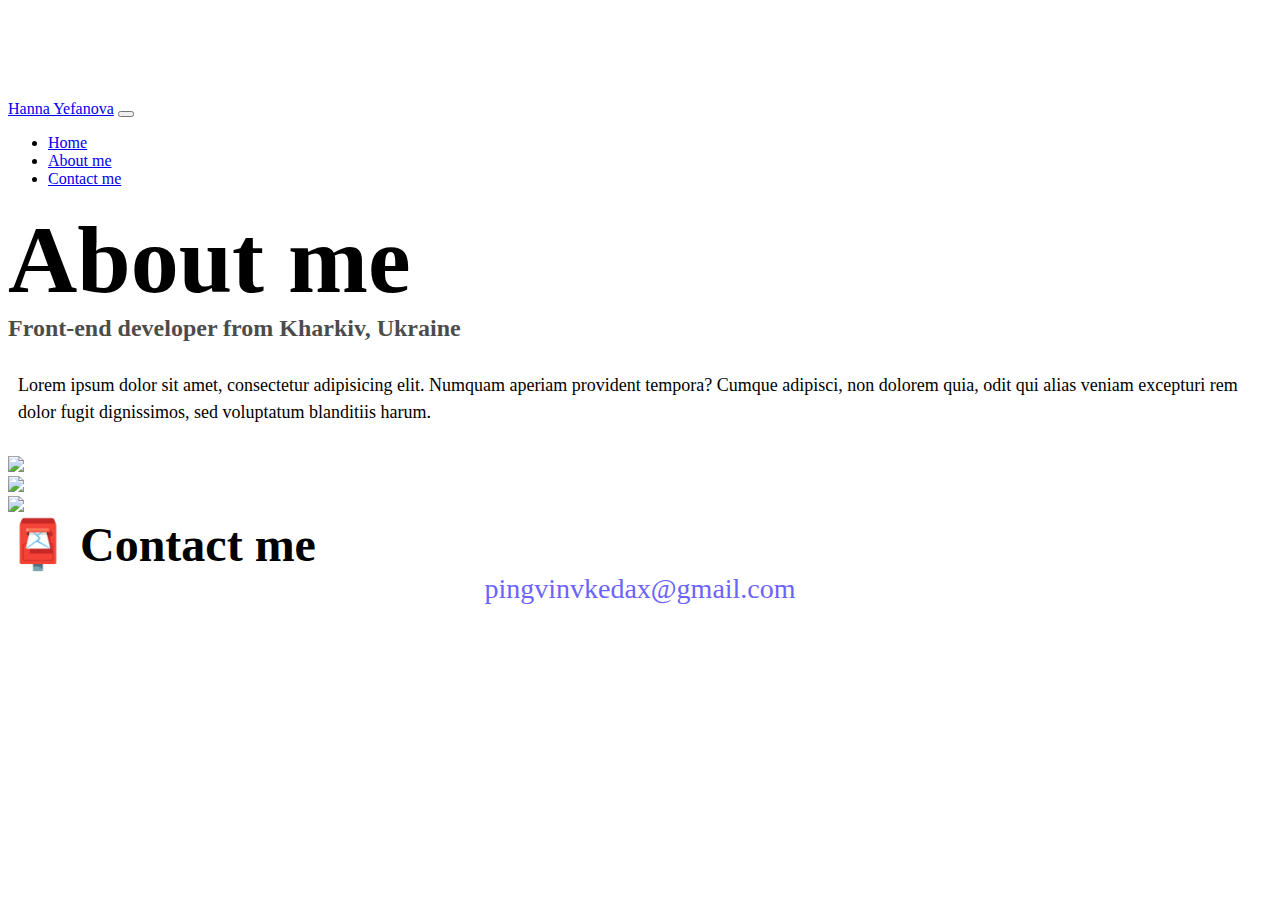
==== about.html @ 97ed18d4 "update" ====
<!DOCTYPE html>
<html lang="en">
  <head>
    <meta charset="UTF-8" />
    <meta http-equiv="X-UA-Compatible" content="IE=edge" />
    <meta name="viewport" content="width=device-width, initial-scale=1.0" />
    <link
      href="https://cdn.jsdelivr.net/npm/bootstrap@5.0.0-beta2/dist/css/bootstrap.min.css"
      rel="stylesheet"
      integrity="sha384-BmbxuPwQa2lc/FVzBcNJ7UAyJxM6wuqIj61tLrc4wSX0szH/Ev+nYRRuWlolflfl"
      crossorigin="anonymous"
    />
    <script
      src="https://cdn.jsdelivr.net/npm/bootstrap@5.0.0-beta2/dist/js/bootstrap.bundle.min.js"
      integrity="sha384-b5kHyXgcpbZJO/tY9Ul7kGkf1S0CWuKcCD38l8YkeH8z8QjE0GmW1gYU5S9FOnJ0"
      crossorigin="anonymous"
    ></script>
    <link rel="stylesheet" href="style.css" />
    <title>Contact me - front-end developer Hanna Yefanova</title>
  </head>
  <body>
    <nav class="navbar navbar-expand-lg navbar-light bg-light fixed-top">
      <div class="container">
        <a class="navbar-brand" href="index.html">Hanna Yefanova</a>
        <button
          class="navbar-toggler"
          type="button"
          data-bs-toggle="collapse"
          data-bs-target="#navbarNav"
          aria-controls="navbarNav"
          aria-expanded="false"
          aria-label="Toggle navigation"
        >
          <span class="navbar-toggler-icon"></span>
        </button>
        <div class="collapse navbar-collapse" id="navbarNav">
          <ul class="navbar-nav">
            <li class="nav-item">
              <a class="nav-link" aria-current="page" href="index.html">Home</a>
            </li>
            <li class="nav-item">
              <a class="nav-link active" href="about.html">About me</a>
            </li>
            <li class="nav-item">
              <a class="nav-link" href="about.html#contact">Contact me</a>
            </li>
          </ul>
        </div>
      </div>
    </nav>
    <h1 class="text-center">About me</h1>
    <h3 class="text-center">Front-end developer from Kharkiv, Ukraine</h3>
    <div class="about-paragraphs text-center">
      <p>
        Lorem ipsum dolor sit amet, consectetur adipisicing elit. Numquam
        aperiam provident tempora? Cumque adipisci, non dolorem quia, odit qui
        alias veniam excepturi rem dolor fugit dignissimos, sed voluptatum
        blanditiis harum.
      </p>
    </div>
    <div class="container">
      <div class="row">
        <div class="col-sm-4">
          <img src="images/yoga.png" class="img-fluid p-2 shadow rounded" />
        </div>
        <div class="col-sm-4">
          <img src="images/weather.png" class="img-fluid p-2 shadow rounded" />
        </div>
        <div class="col-sm-4">
          <img src="images/yogurt.png" class="img-fluid p-2 shadow rounded" />
        </div>
      </div>
    </div>
    <div id="contact" class="mt-5">
      <h2 class="text-center">📮 Contact me</h2>
      <a href="mailto:pingvinvkedax@gmail.com" class="email-link">
        pingvinvkedax@gmail.com
      </a>
    </div>
  </body>
</html>
---- style.css ----
:root {
  --primary-color: #6c63ff;
  --secondary-color: #f5f2fe;
  --box-shadow: 0 5px 10px rgba(0, 0, 0, 0.3);
}

body {
  margin-top: 100px;
}

h1,
h2,
h3 {
  margin: 0;
}

h1 {
  font-size: 96px;
}

h2 {
  font-size: 48px;
}

h3 {
  font-size: 24px;
  opacity: 0.7;
}

p {
  font-size: 18px;
  line-height: 1.5;
}

.navigation-links {
  display: flex;
  margin-top: 40px;
  justify-content: center;
}

.navigation-links a {
  margin: 20px;
}

.primary-link {
  border-radius: 4px;
  padding: 20px 15px;
  text-decoration: none;
  text-transform: capitalize;
  background: var(--primary-color);
  box-shadow: var(--box-shadow);
  color: white;
}

.secondary-link {
  border-radius: 4px;
  padding: 20px 15px;
  text-decoration: none;
  text-transform: capitalize;
  color: var(--primary-color);
  border: 1px solid var(--primary-color);
}

.homepage-link {
  color: var(--primary-color);
  text-align: center;
  display: block;
}

.about-paragraphs {
  margin: 30px 0;
}

.about-paragraphs p {
  margin: 10px;
}

.email-link {
  display: flex;
  justify-content: center;
  color: var(--primary-color);
  font-size: 28px;
  text-decoration: none;
}

.email-link:hover {
  text-decoration: underline;
}
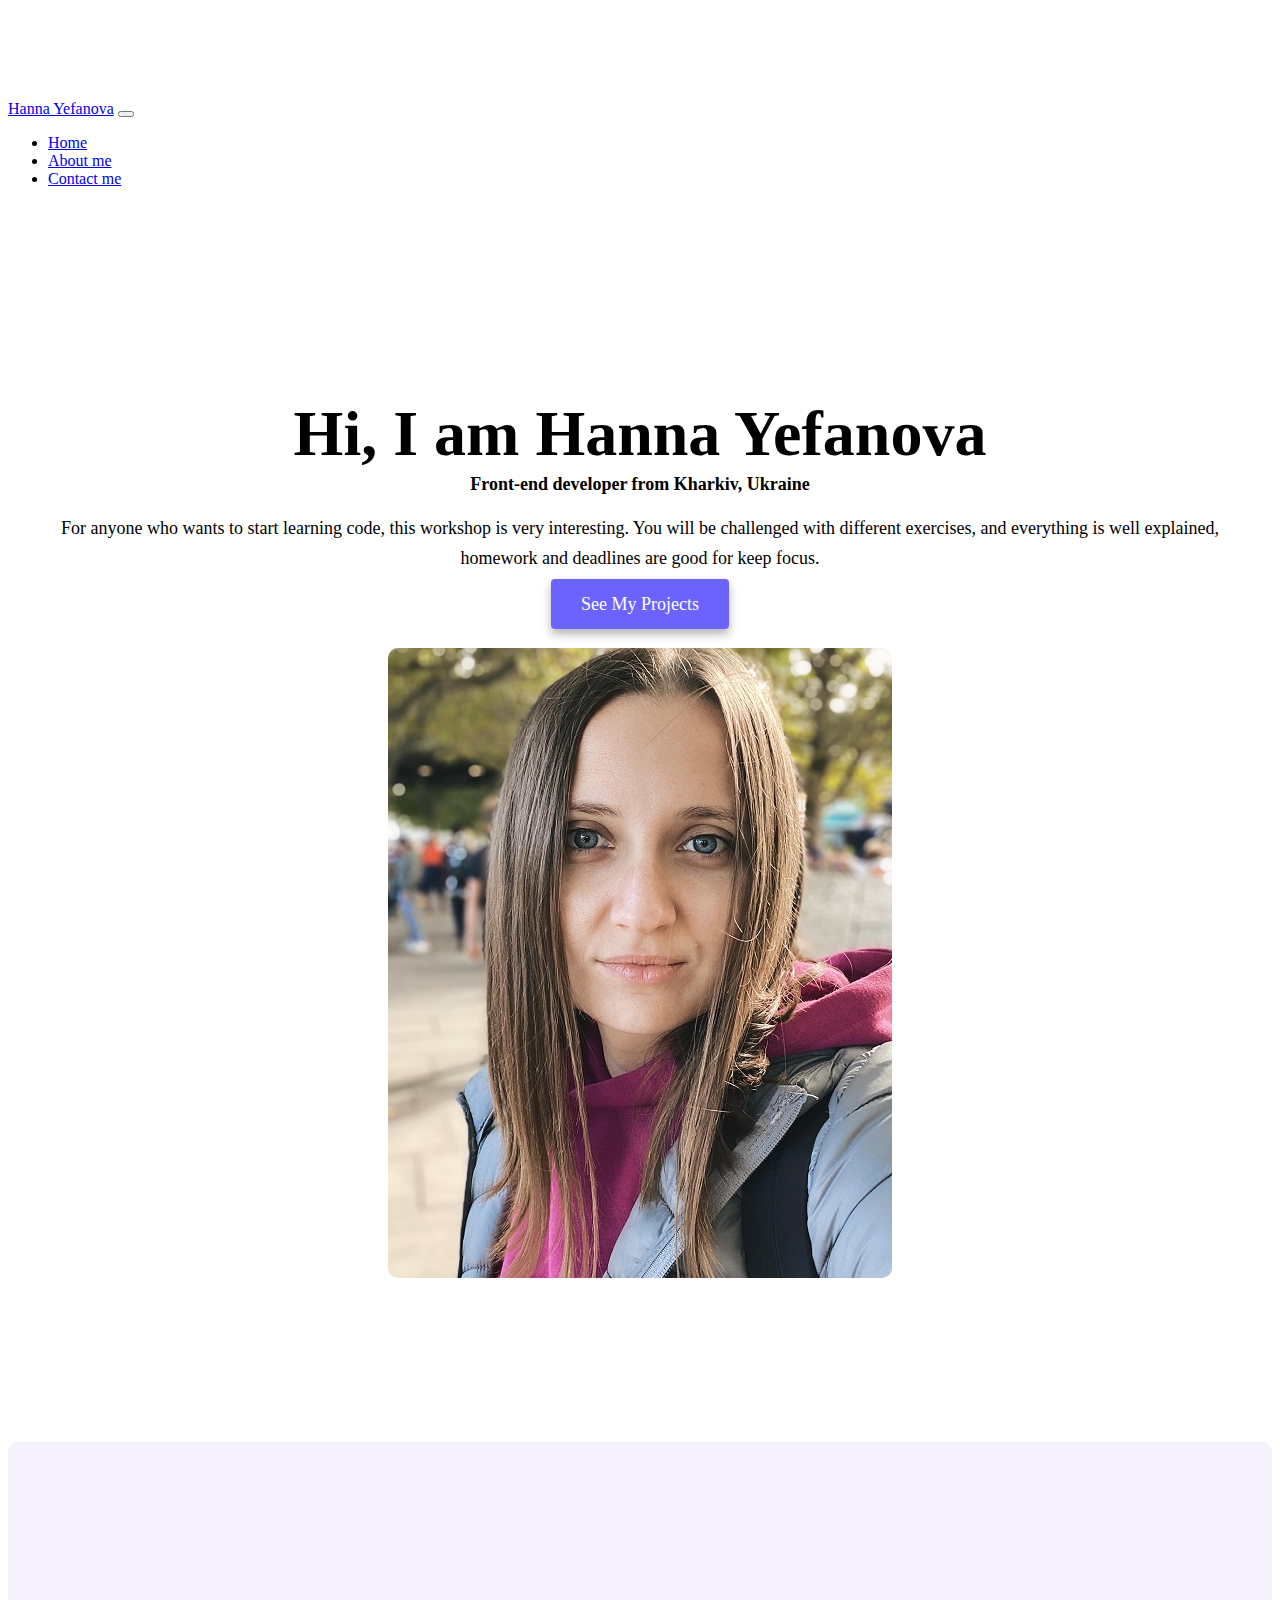
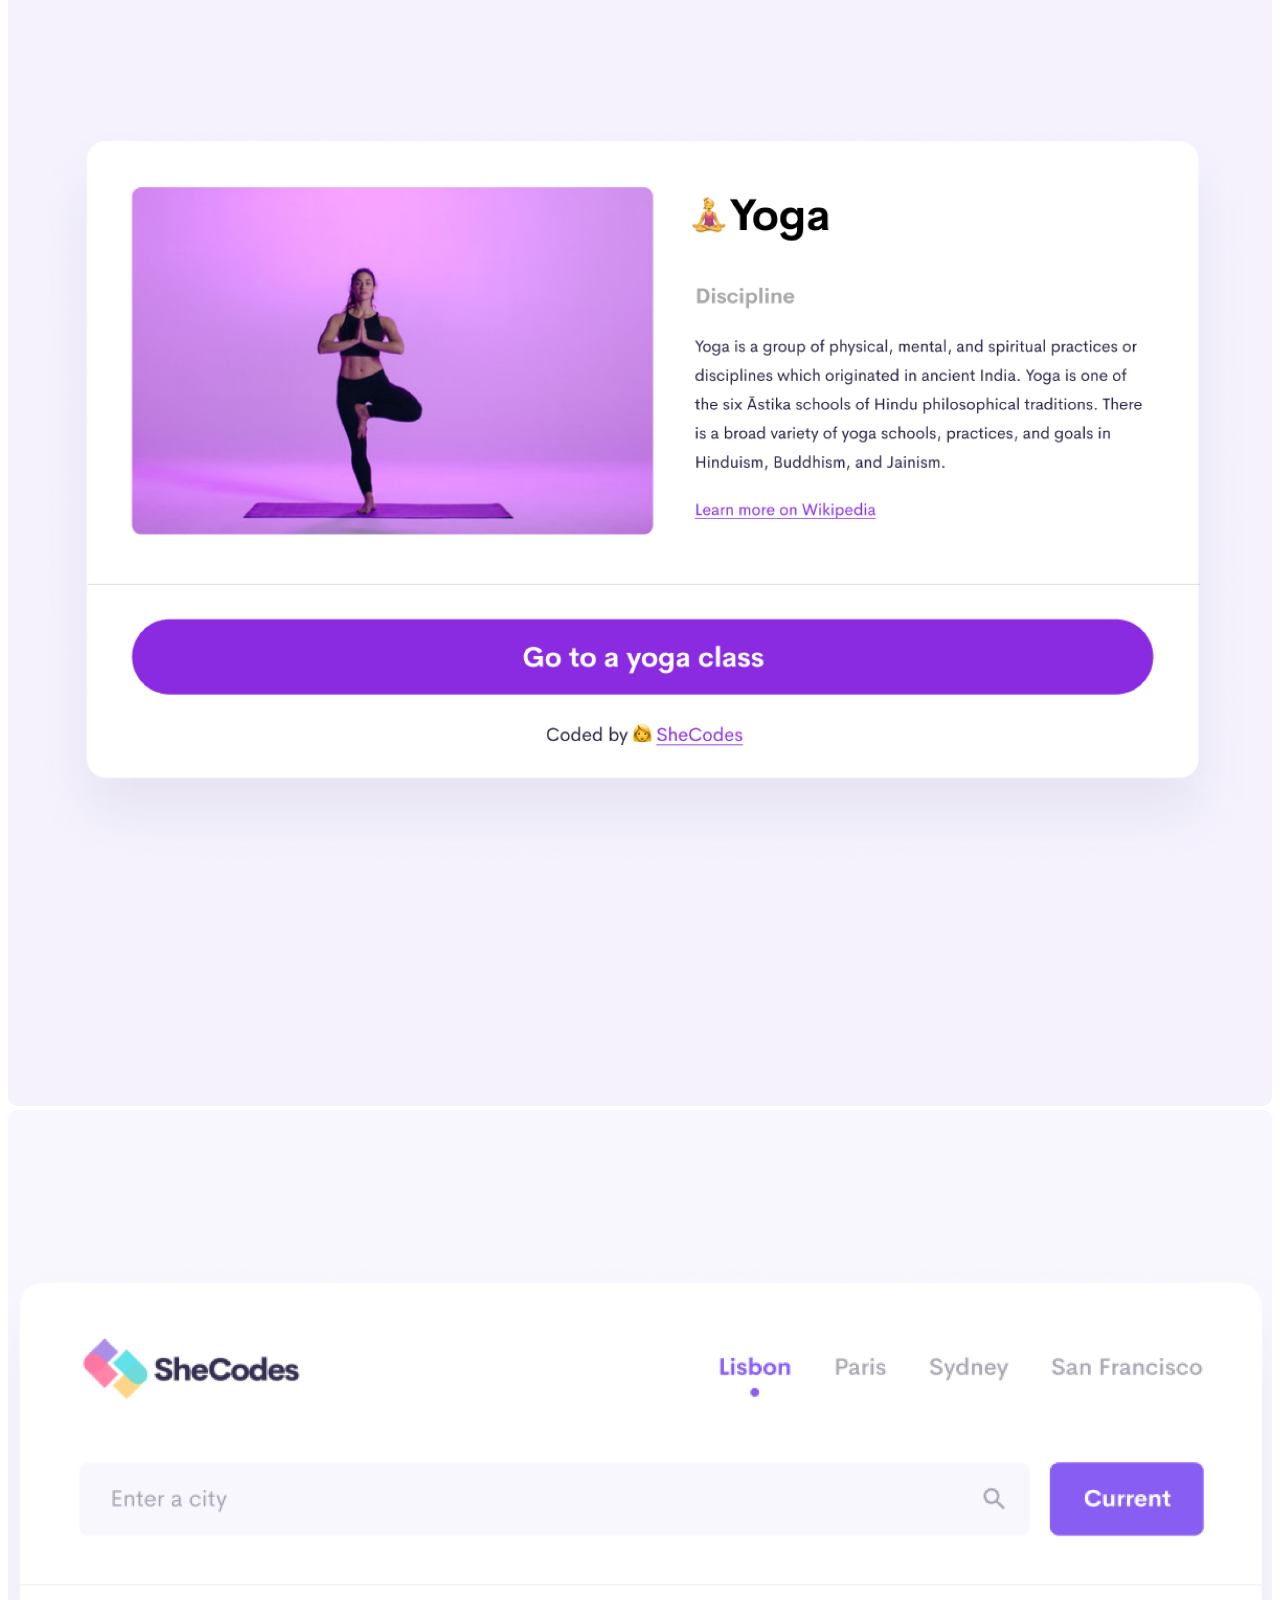
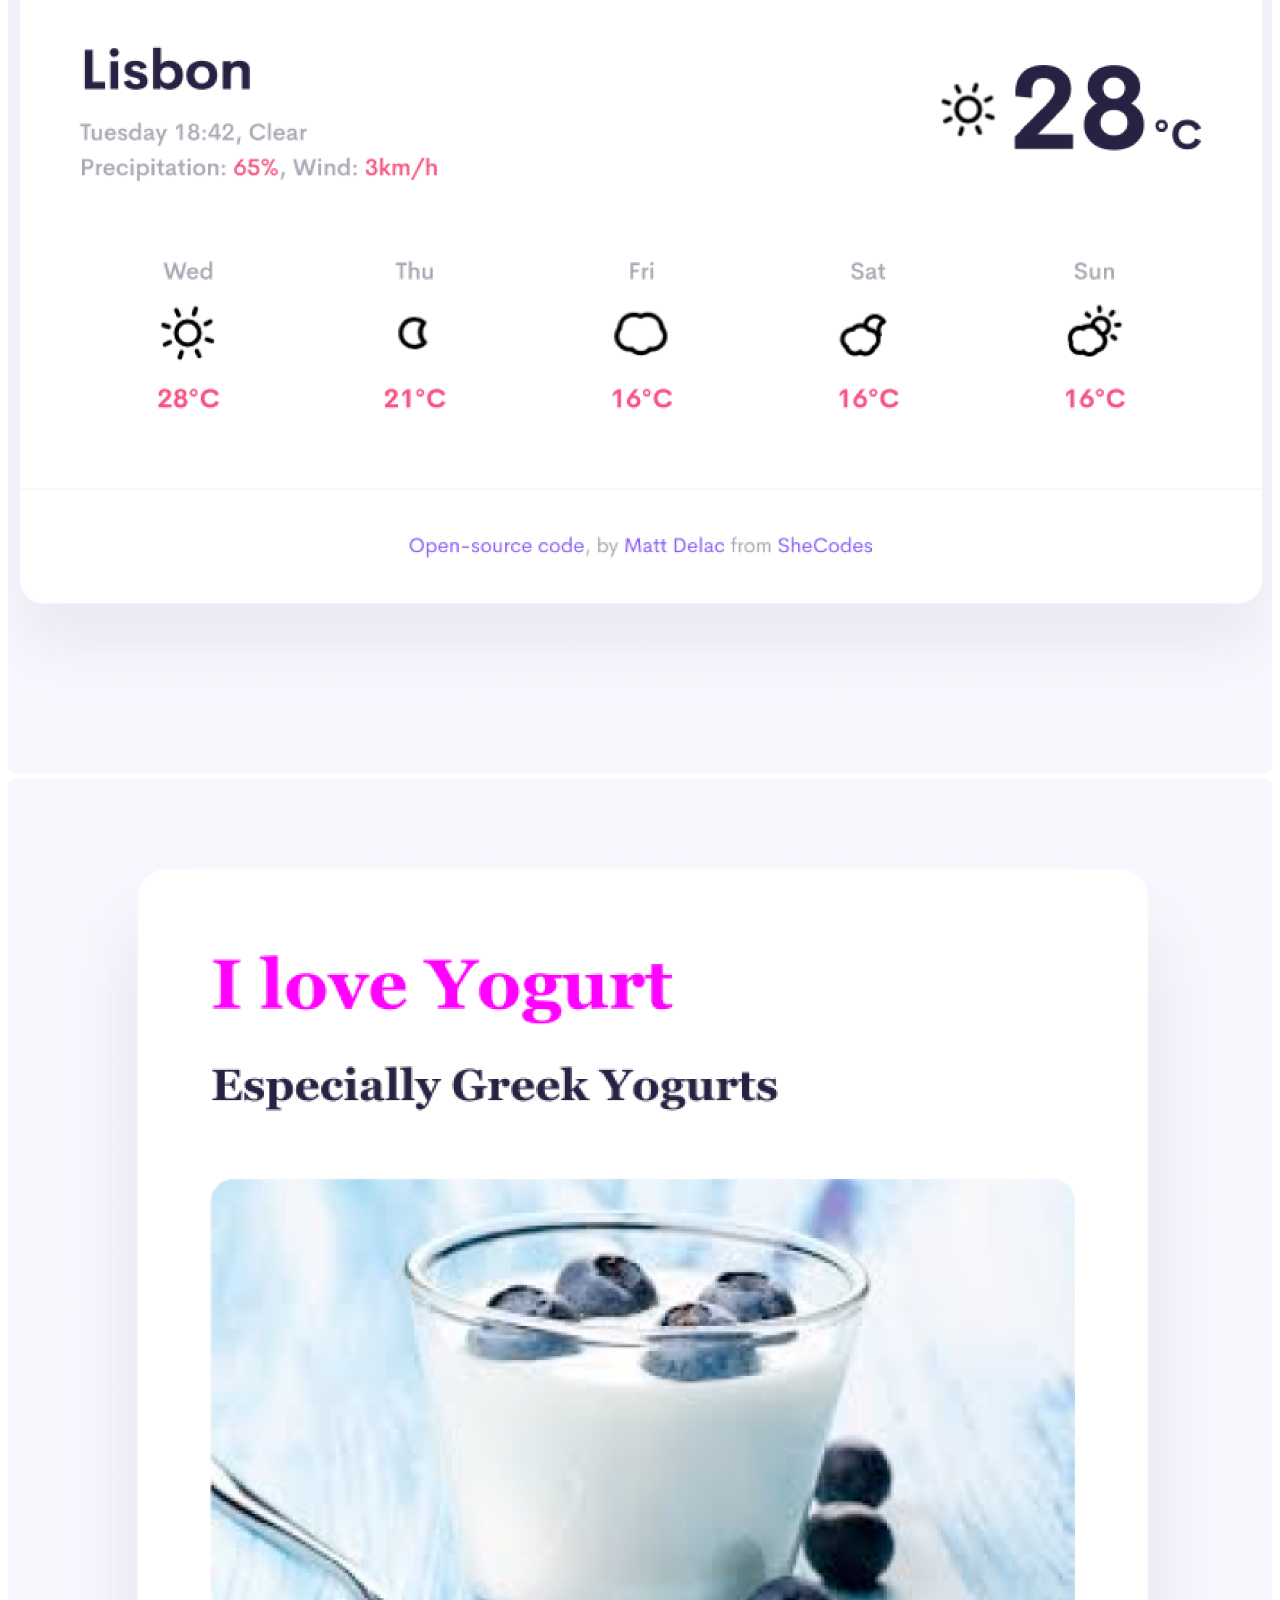
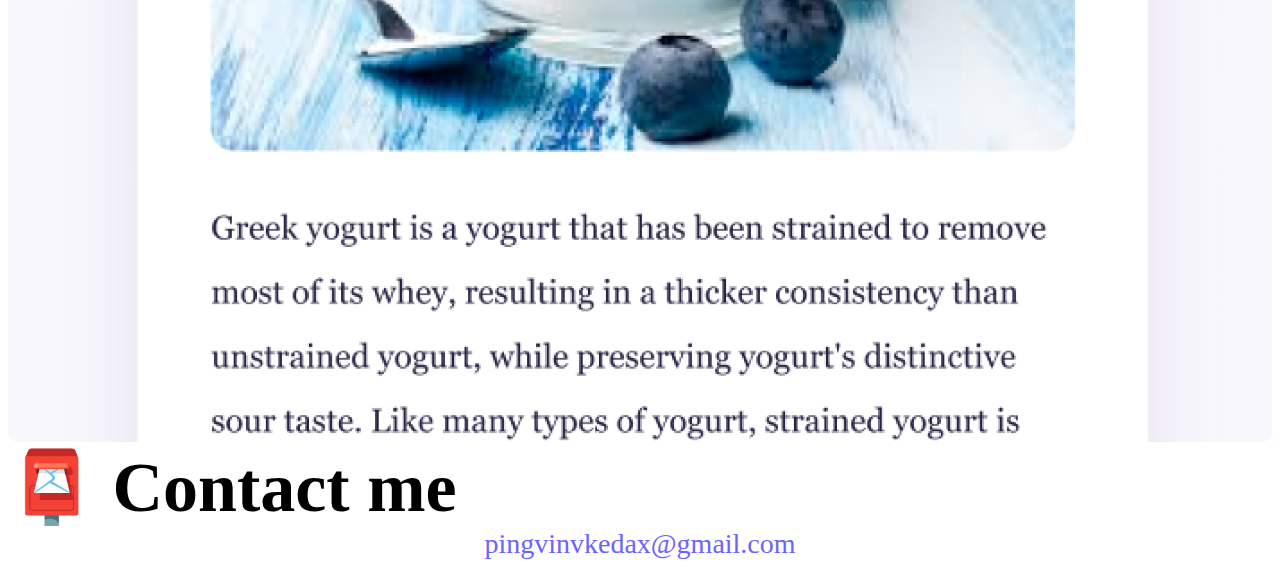
==== commit 6176ed79: "about_me update" ====
--- a/about.html
+++ b/about.html
@@ -48,15 +48,27 @@
         </div>
       </div>
     </nav>
-    <h1 class="text-center">About me</h1>
-    <h3 class="text-center">Front-end developer from Kharkiv, Ukraine</h3>
-    <div class="about-paragraphs text-center">
-      <p>
-        Lorem ipsum dolor sit amet, consectetur adipisicing elit. Numquam
-        aperiam provident tempora? Cumque adipisci, non dolorem quia, odit qui
-        alias veniam excepturi rem dolor fugit dignissimos, sed voluptatum
-        blanditiis harum.
-      </p>
+    <div class="about-section container">
+      <div class="row">
+        <div class="col-lg-6">
+          <div class="about-section-content">
+            <h1 class="text-center mb-4">Hi, I am Hanna Yefanova</h1>
+            <h3 class="text-center mb-3">
+              Front-end developer from Kharkiv, Ukraine
+            </h3>
+            <p class="mb-5">
+              For anyone who wants to start learning code, this workshop is very
+              interesting. You will be challenged with different exercises, and
+              everything is well explained, homework and deadlines are good for
+              keep focus.
+            </p>
+            <a href="" class="btn btn-branding">See my projects</a>
+          </div>
+        </div>
+        <div class="col-lg-6">
+          <img src="images/myphoto.jpeg" alt class="img-fluid" />
+        </div>
+      </div>
     </div>
     <div class="container">
       <div class="row">
--- a/style.css
+++ b/style.css
@@ -7,29 +7,62 @@
 body {
   margin-top: 100px;
 }
+.hero {
+  text-align: center;
+  background: #f9f7fe;
+  padding: 160px 20px;
+}
 
+.hero h3 {
+  font-family: "Poppins";
+  font-size: 36px;
+  font-weight: bold;
+  line-height: 1.5;
+  margin: 0;
+}
+
+.hero h2 {
+  font-family: "Poppins";
+  font-style: normal;
+  left: calc(50% - 462px / 2 - 1px);
+  font-weight: normal;
+  font-size: 24px;
+  color: #272142;
+}
+.about-section {
+  text-align: center;
+  padding: 160px 20px;
+}
+.about-section h1 {
+  font-size: 64px;
+  line-height: 80px;
+}
+.about-section h3 {
+  font-size: 18px;
+  font-family: "Poppins";
+}
+.about-section-content {
+  margin: 30px;
+}
 h1,
 h2,
 h3 {
   margin: 0;
+  font-family: "Playfair Display";
+  font-weight: bold;
 }
 
 h1 {
+  font-family: "Playfair Display";
+  font-weight: bold;
   font-size: 96px;
 }
-
 h2 {
-  font-size: 48px;
+  font-size: 70px;
 }
-
-h3 {
-  font-size: 24px;
-  opacity: 0.7;
-}
-
 p {
   font-size: 18px;
-  line-height: 1.5;
+  line-height: 30px;
 }
 
 .navigation-links {
@@ -44,21 +77,45 @@
 
 .primary-link {
   border-radius: 4px;
-  padding: 20px 15px;
+  line-height: 27px;
+  padding: 15px 30px;
   text-decoration: none;
   text-transform: capitalize;
-  background: var(--primary-color);
+  background: #6c63ff;
   box-shadow: var(--box-shadow);
   color: white;
+  font-size: 18px;
 }
-
+.btn-branding {
+  border-radius: 4px;
+  line-height: 27px;
+  padding: 15px 30px;
+  text-decoration: none;
+  text-transform: capitalize;
+  background: #6c63ff;
+  box-shadow: var(--box-shadow);
+  color: white;
+  font-size: 18px;
+}
+.btn-branding-outline {
+  border-radius: 4px;
+  line-height: 27px;
+  padding: 15px 30px;
+  font-size: 18px;
+  color: var(--primary-color);
+  border: 1px solid;
+}
 .secondary-link {
   border-radius: 4px;
-  padding: 20px 15px;
+  line-height: 27px;
+
+  padding: 15px 30px;
   text-decoration: none;
   text-transform: capitalize;
   color: var(--primary-color);
   border: 1px solid var(--primary-color);
+  background: #6c63ff;
+  color: white;
 }
 
 .homepage-link {
@@ -86,3 +143,32 @@
 .email-link:hover {
   text-decoration: underline;
 }
+
+.project-desciption {
+  padding: 120px 60px;
+}
+
+@media (max-width: 900px) {
+  h1 {
+    font-size: 44px;
+    line-height: 2;
+  }
+
+  h2 {
+    font-size: 44px;
+  }
+
+  .hero {
+    padding: 80px 20px;
+  }
+
+  .project-desciption {
+    padding: 0;
+    text-align: center;
+  }
+}
+.img-fluid {
+  max-width: 100%;
+  height: auto;
+  border-radius: 10px;
+}
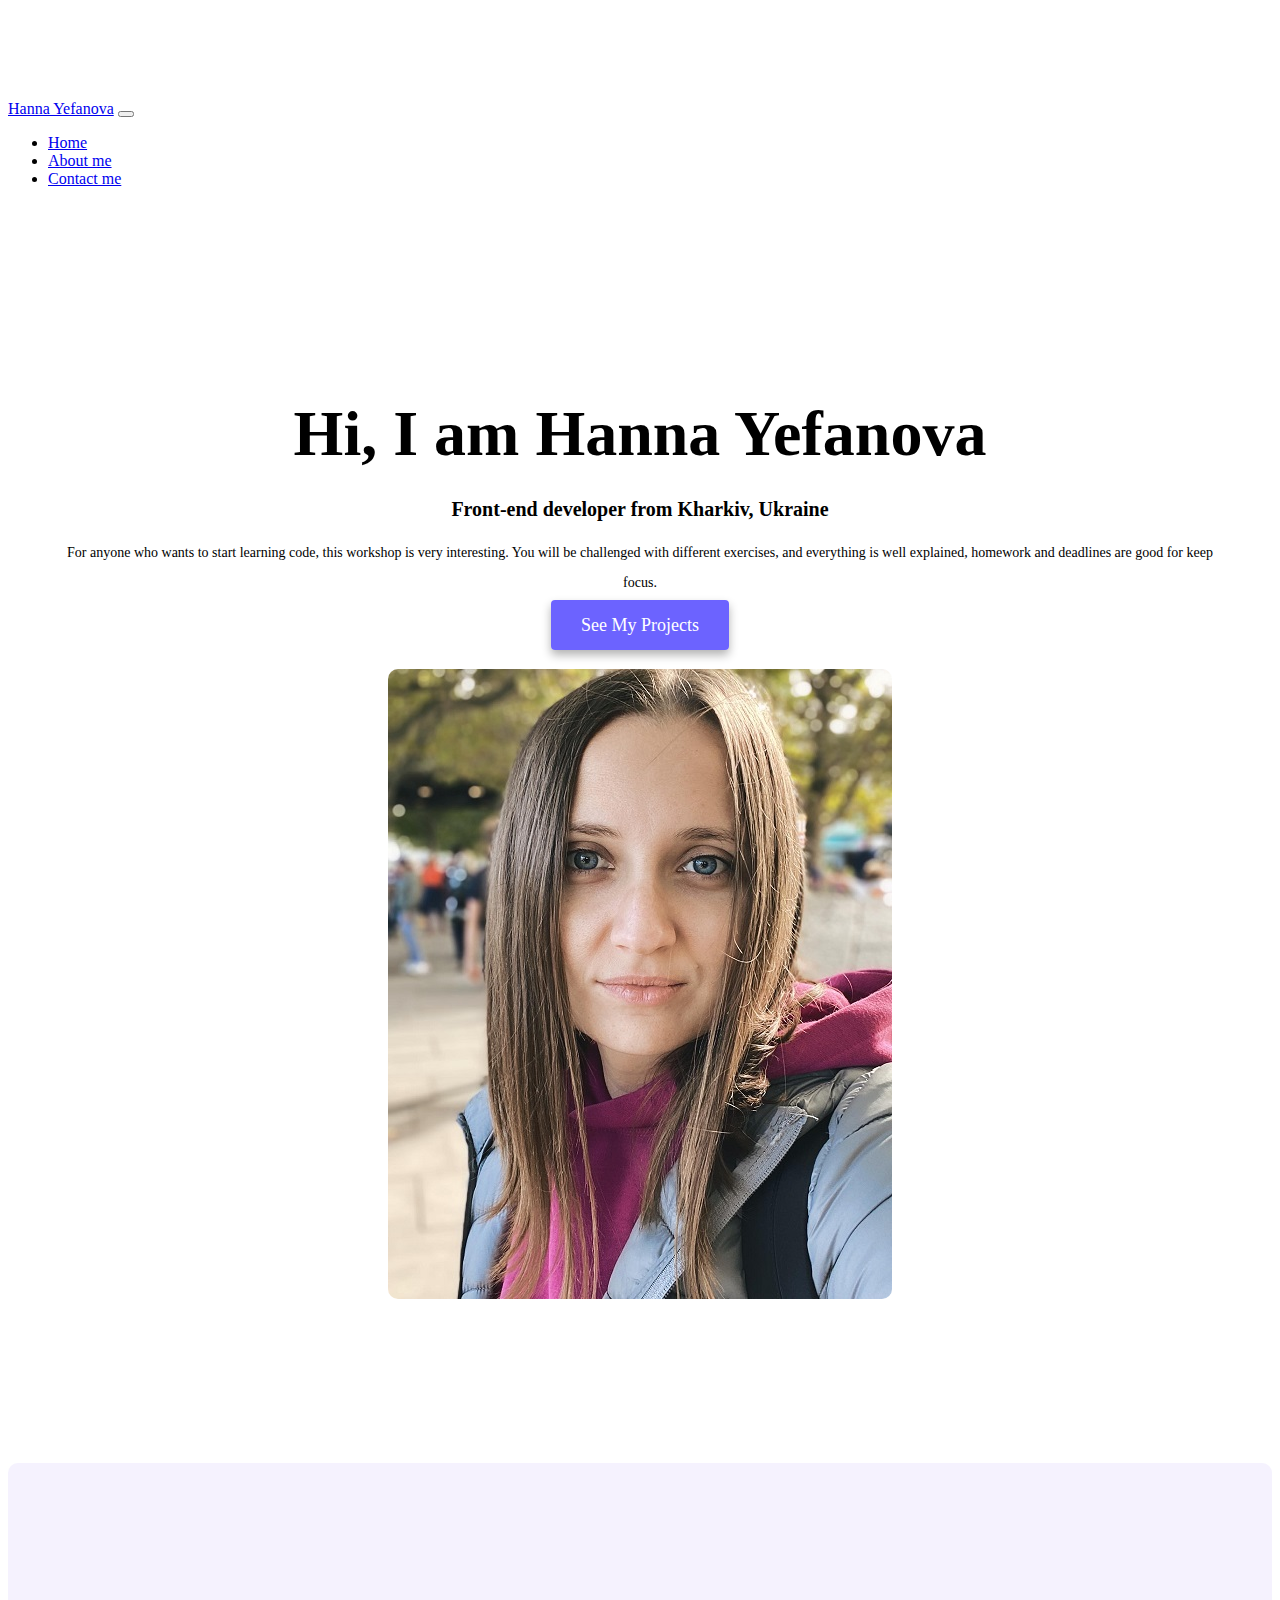
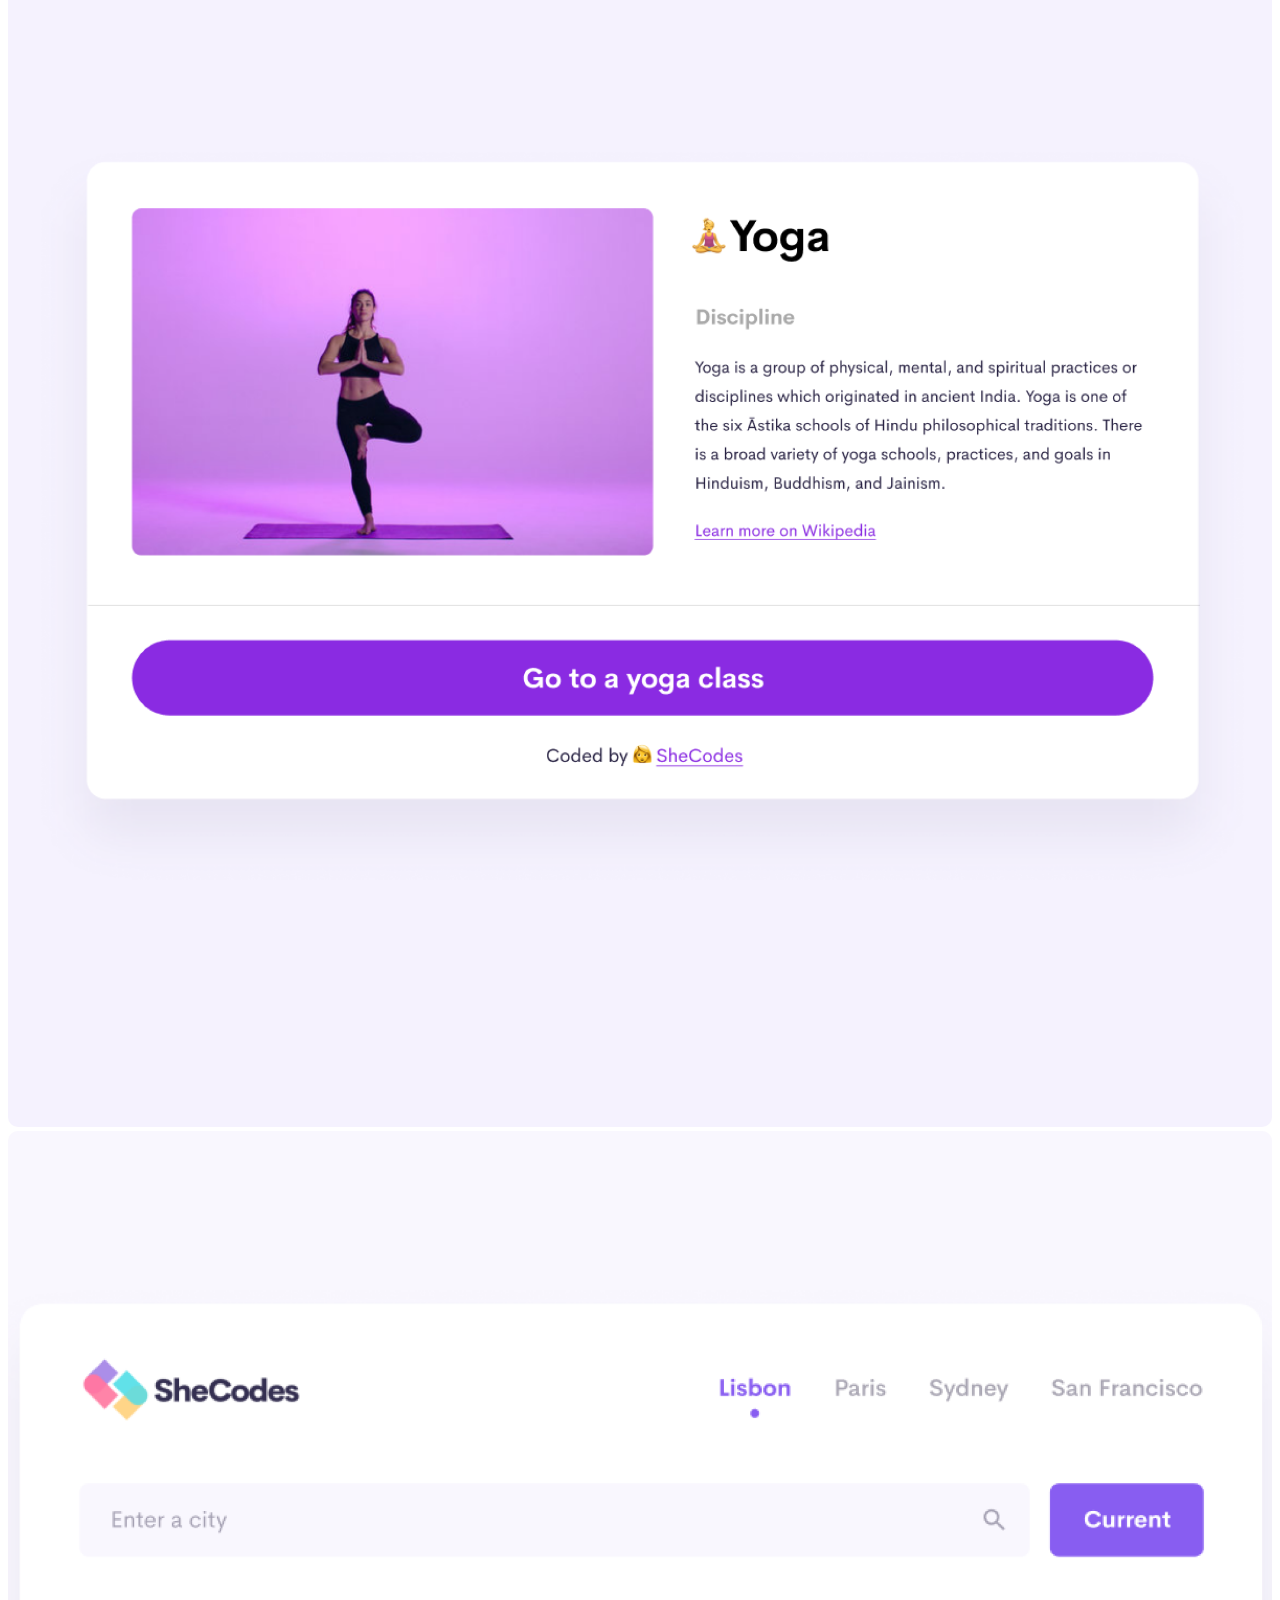
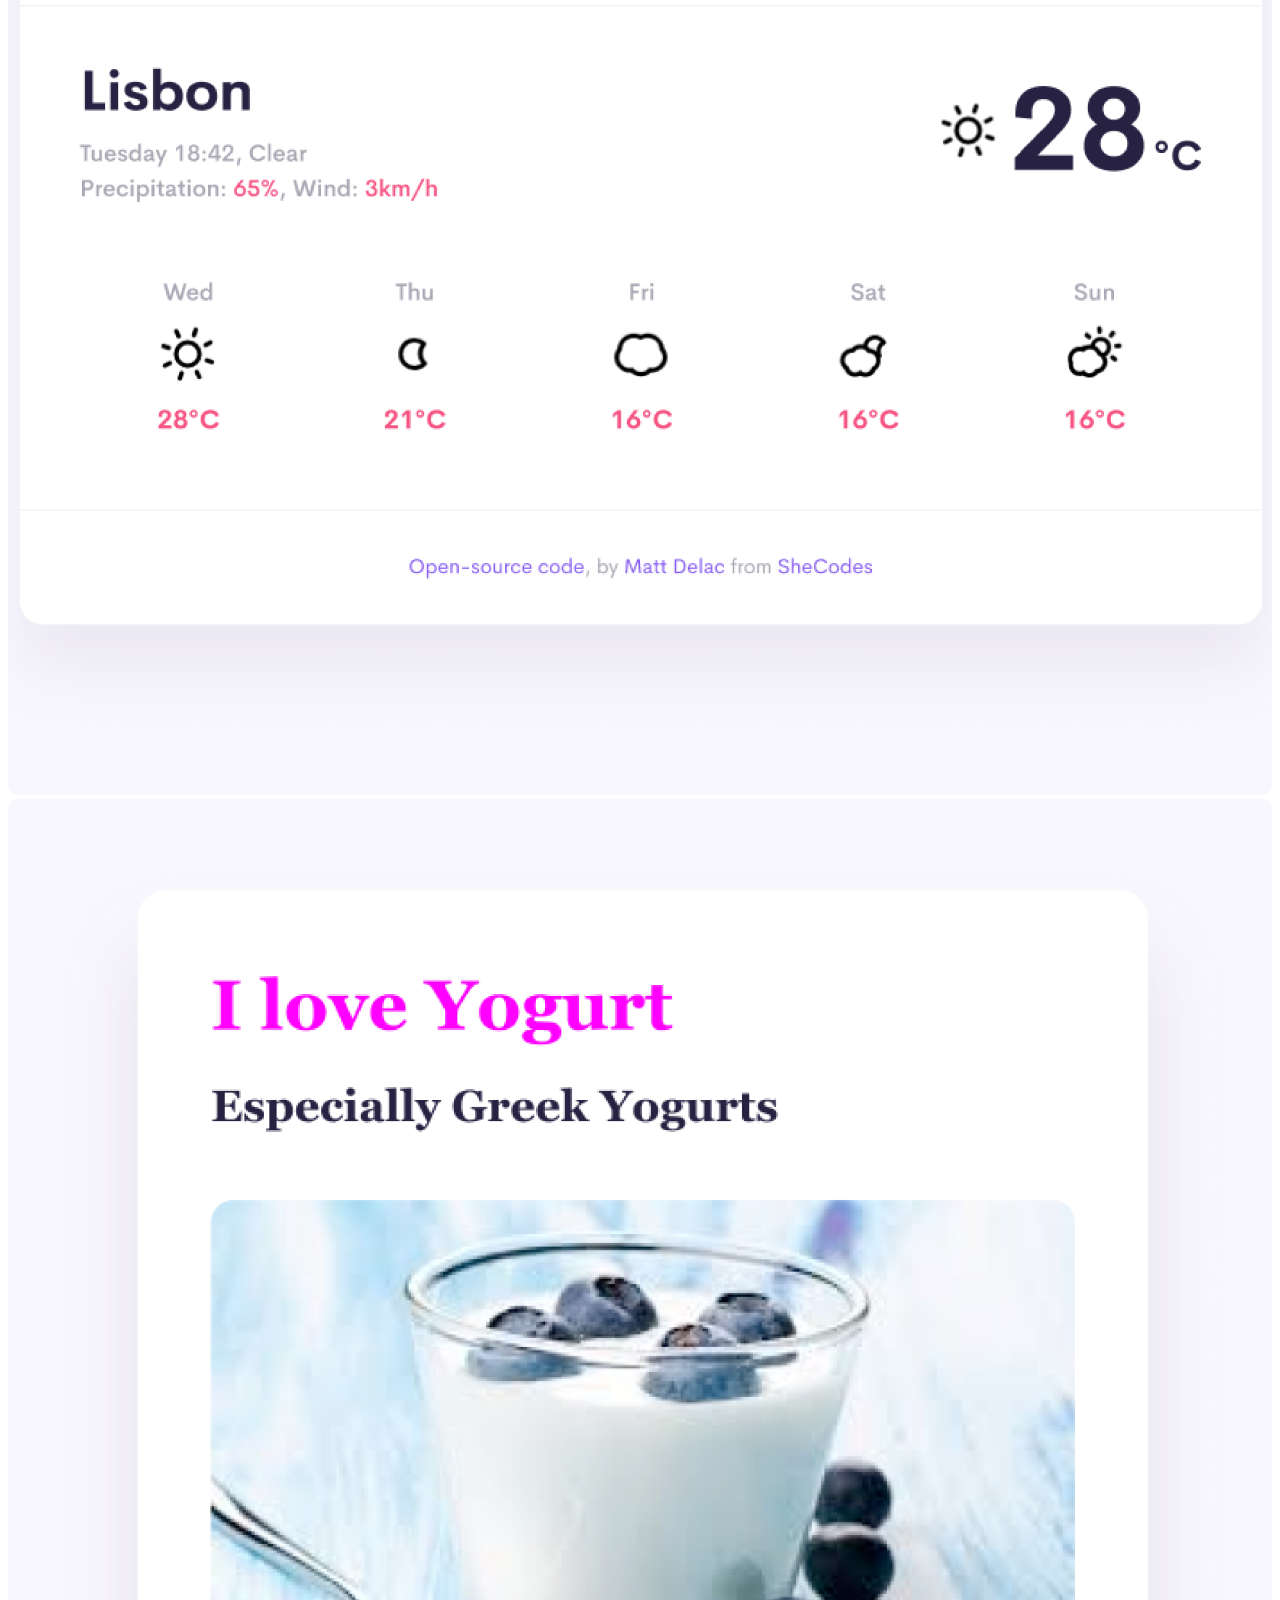
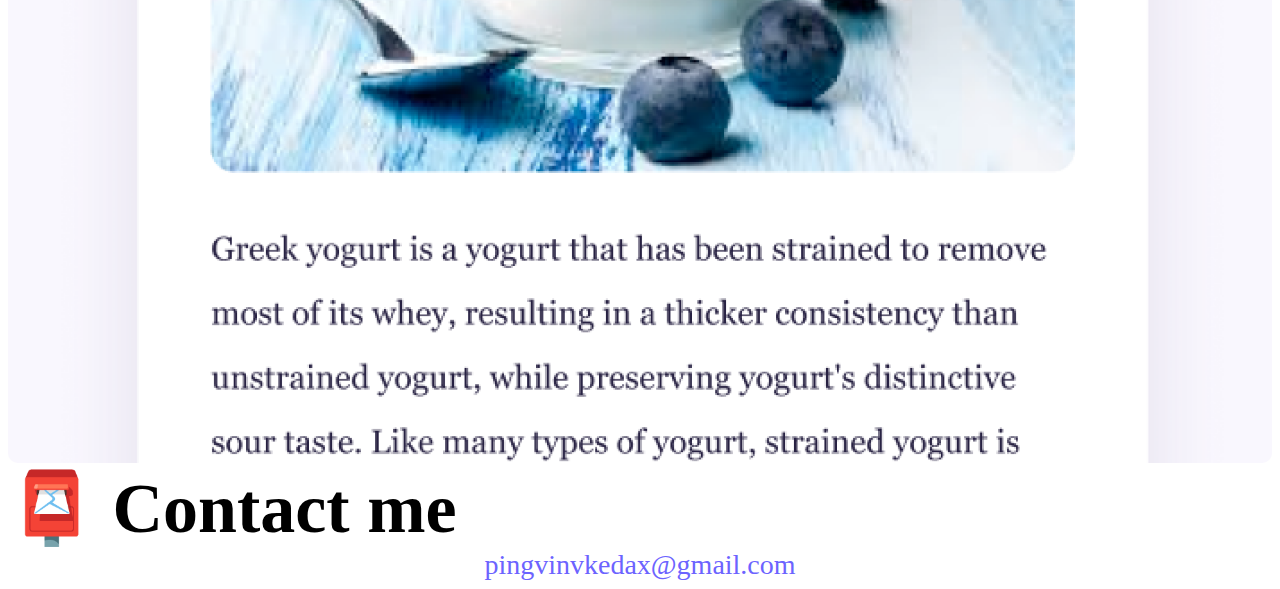
==== commit b4dfce43: "work page" ====
--- a/about.html
+++ b/about.html
@@ -48,10 +48,10 @@
         </div>
       </div>
     </nav>
-    <div class="about-section container">
+    <div class="content-conteiner container">
       <div class="row">
         <div class="col-lg-6">
-          <div class="about-section-content">
+          <div class="content">
             <h1 class="text-center mb-4">Hi, I am Hanna Yefanova</h1>
             <h3 class="text-center mb-3">
               Front-end developer from Kharkiv, Ukraine
--- a/style.css
+++ b/style.css
@@ -29,20 +29,29 @@
   font-size: 24px;
   color: #272142;
 }
-.about-section {
+.content-conteiner {
   text-align: center;
   padding: 160px 20px;
 }
-.about-section h1 {
+.content h1 {
   font-size: 64px;
   line-height: 80px;
 }
-.about-section h3 {
+.content-conteiner h3 {
   font-size: 18px;
   font-family: "Poppins";
 }
-.about-section-content {
+.content {
   margin: 30px;
+}
+.content h3 {
+  font-size: 20px;
+  font-family: "poppins";
+  line-height: 1.5;
+  margin: 20px 0 0;
+}
+.content p {
+  font-size: 14px;
 }
 h1,
 h2,
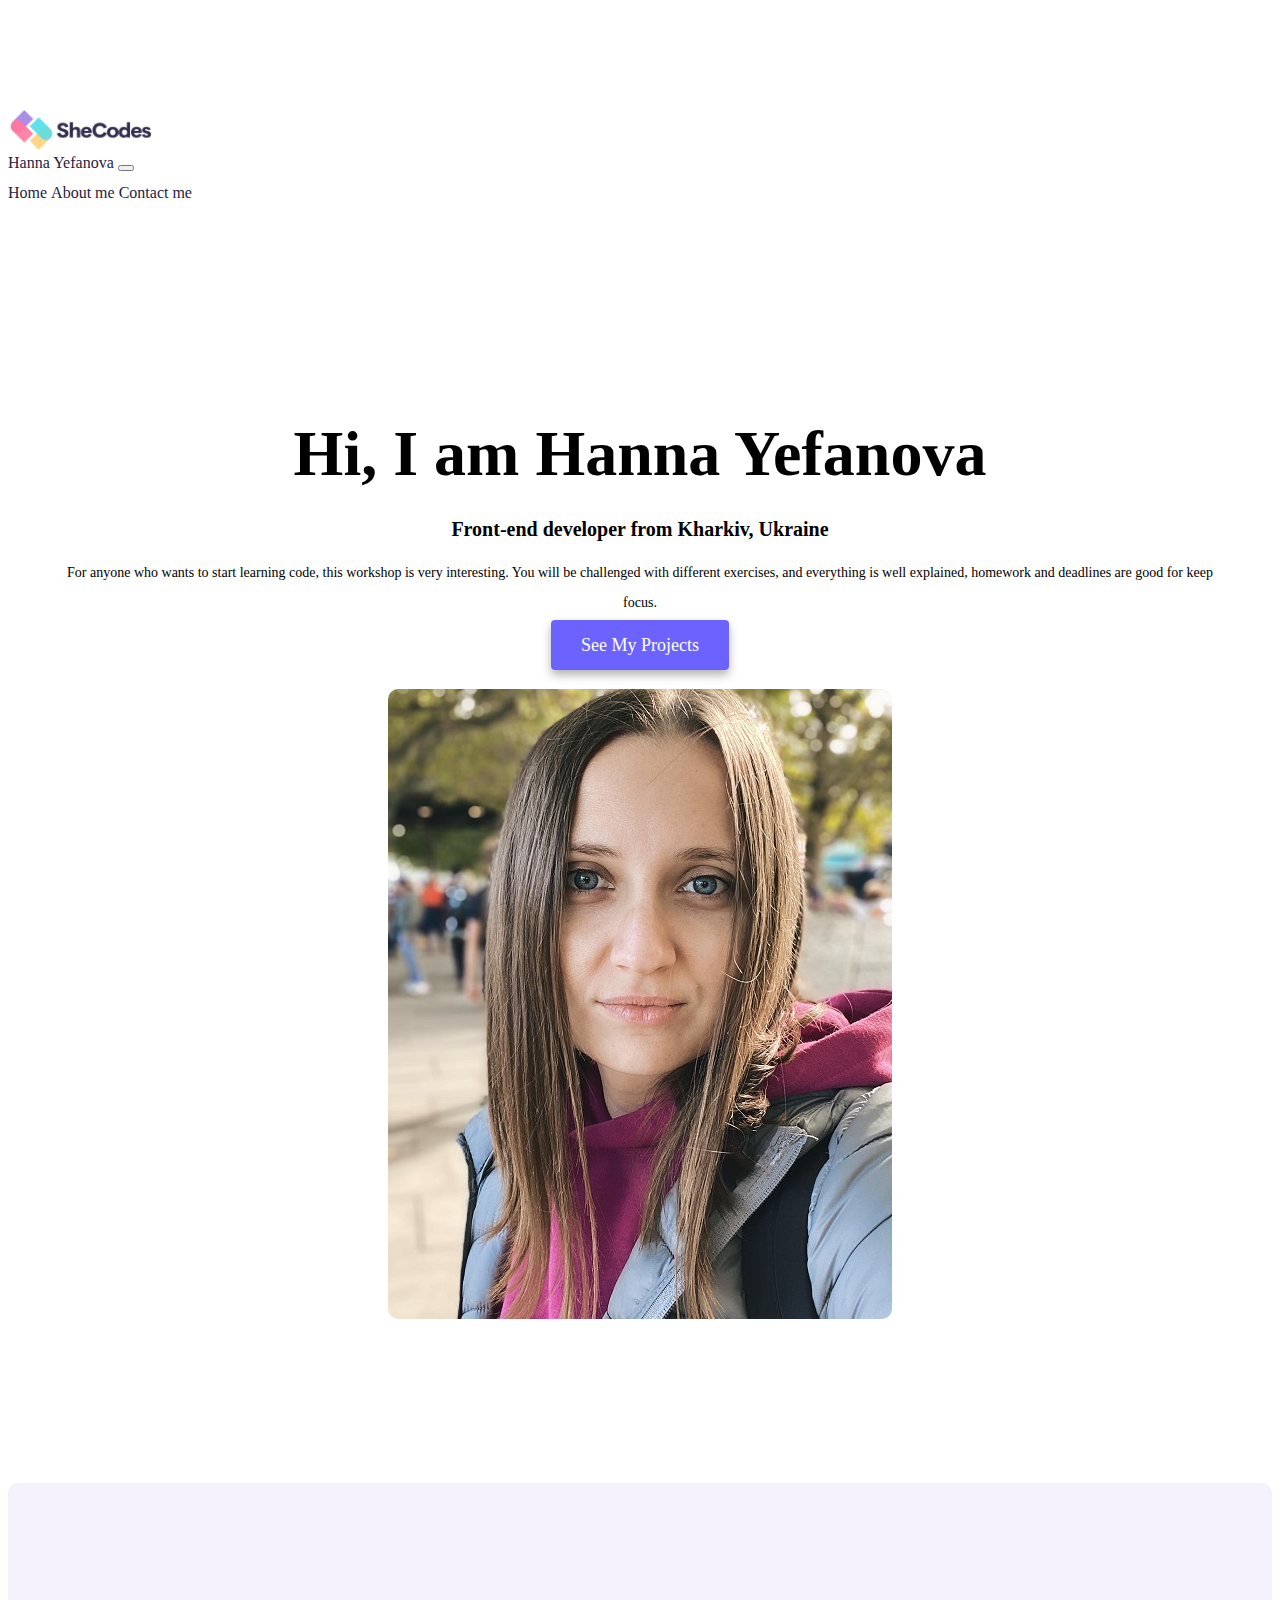
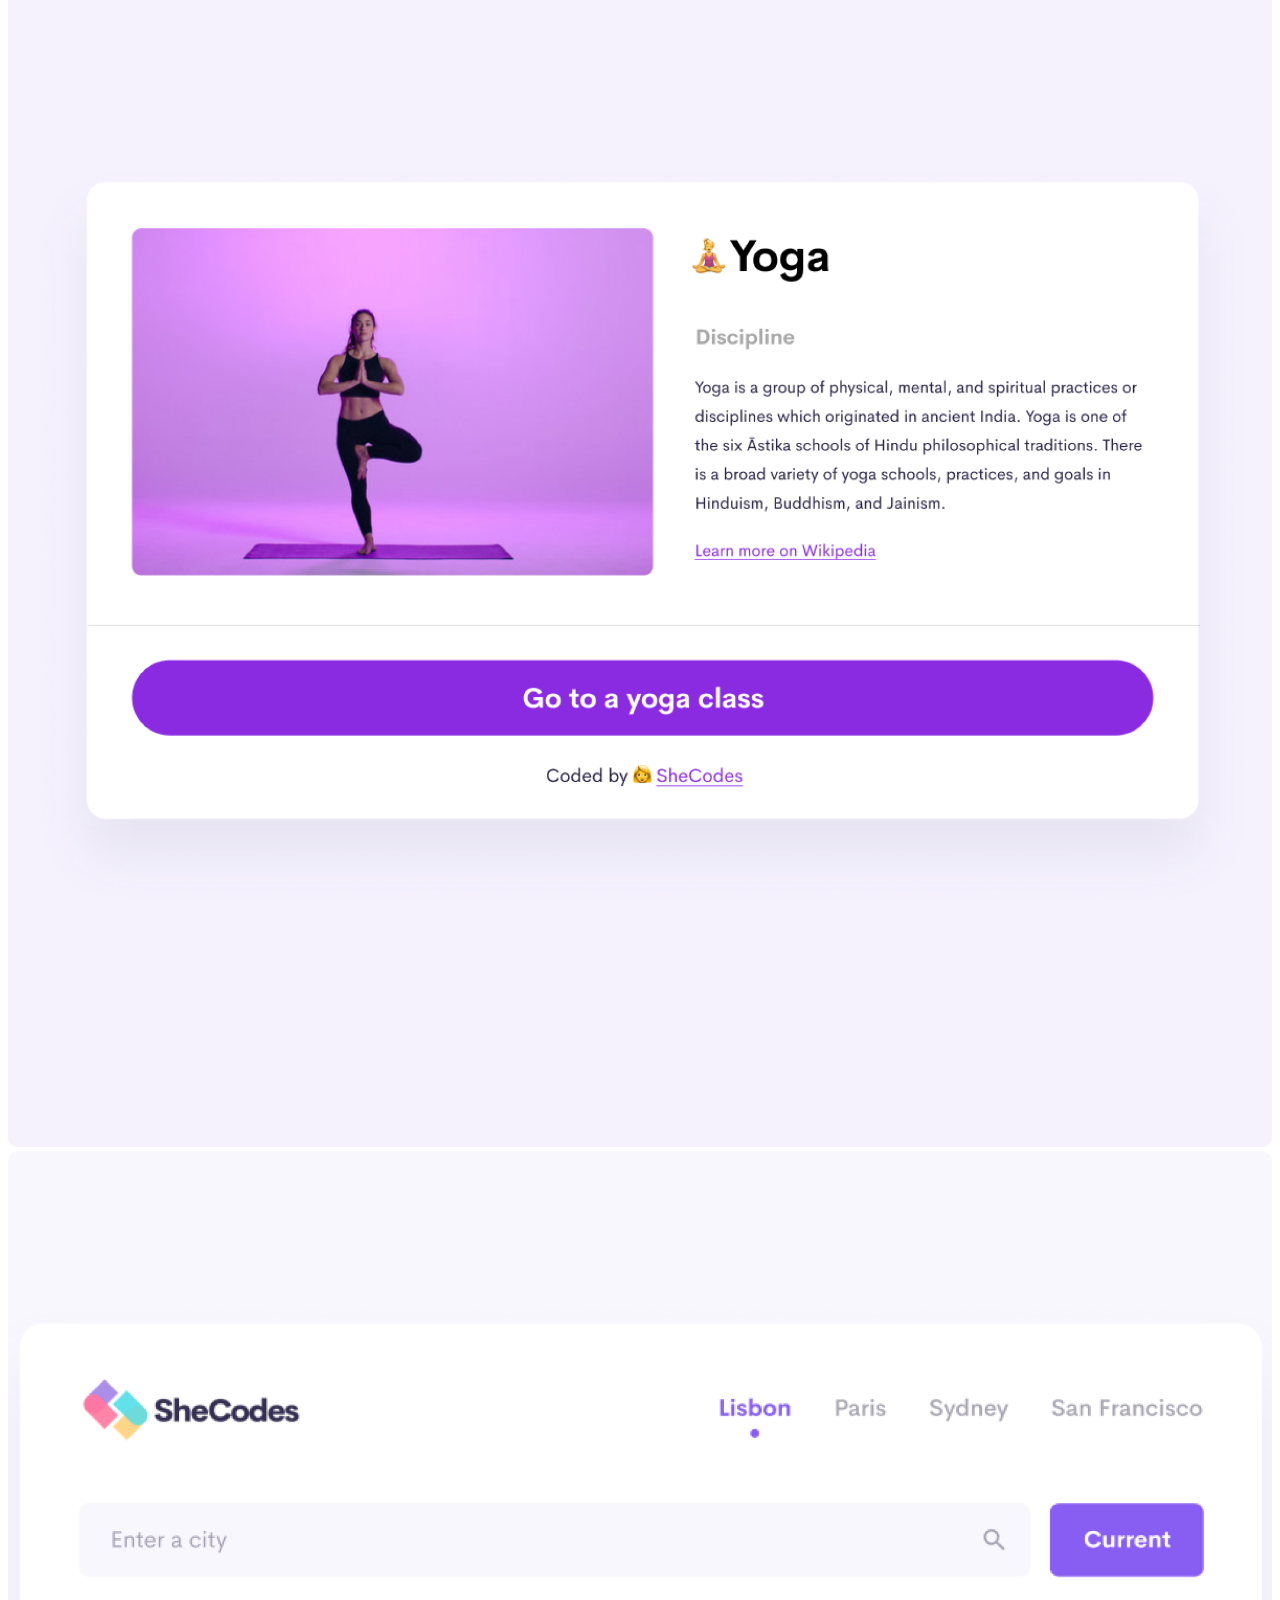
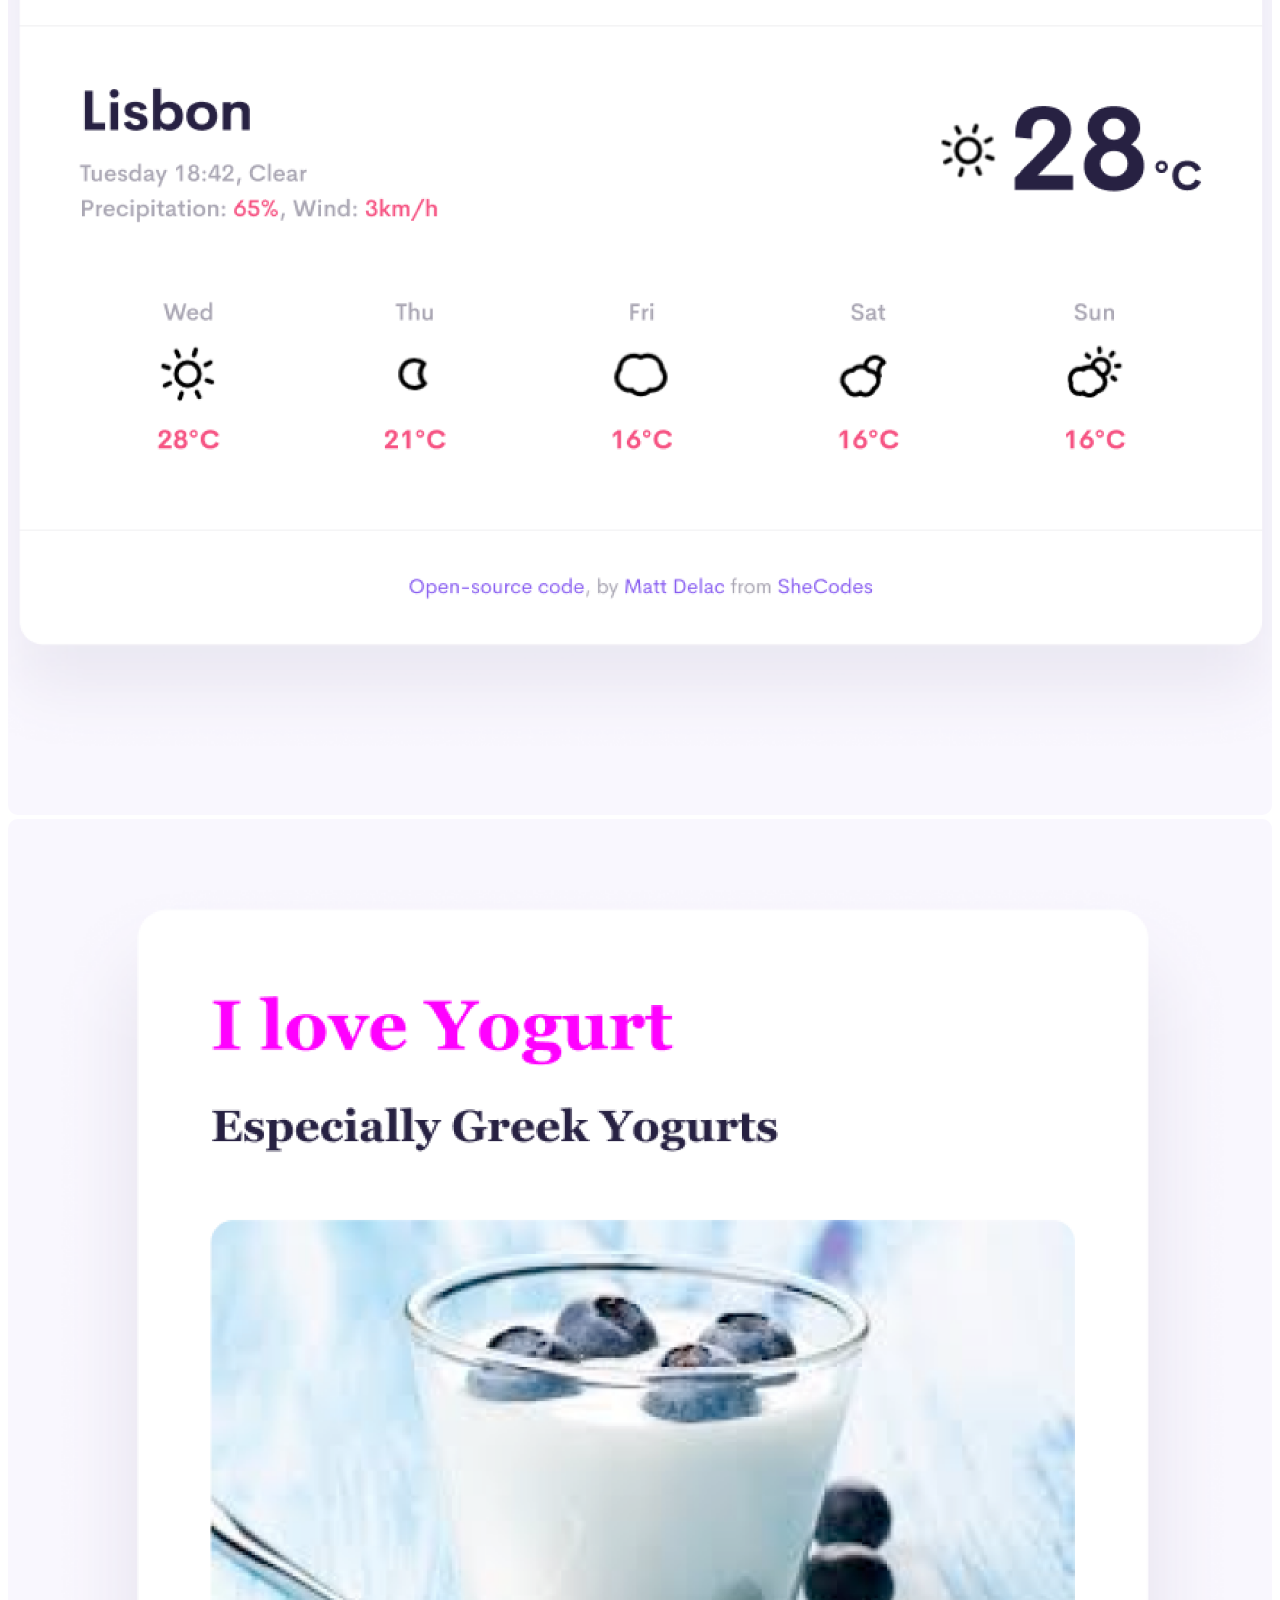
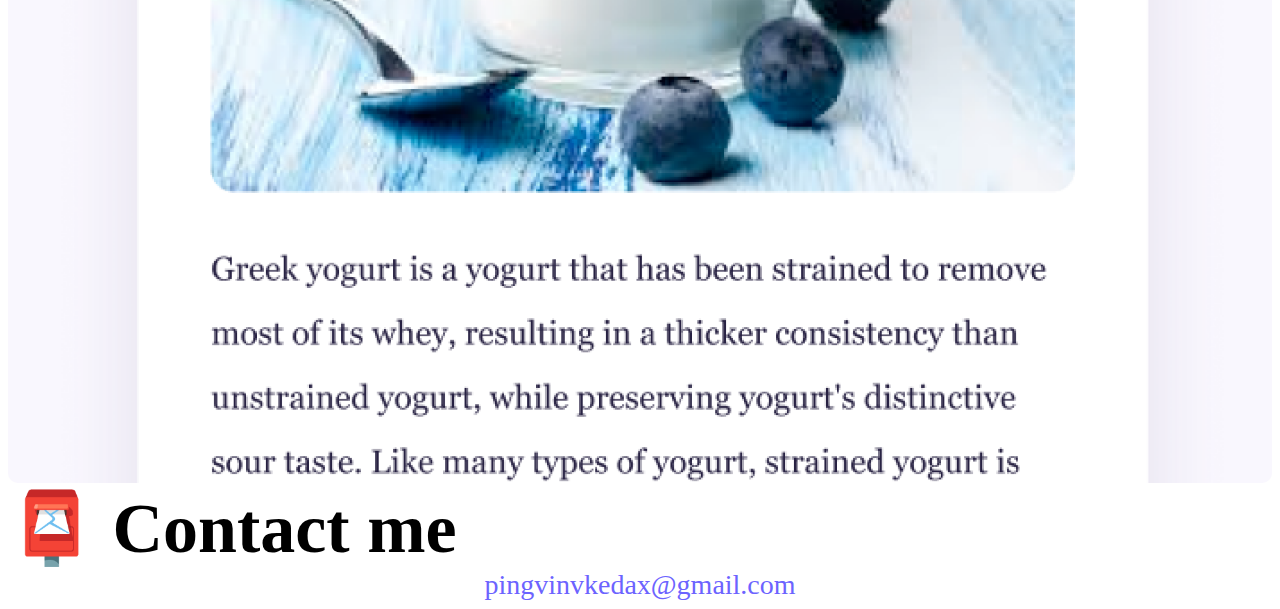
==== commit c8ea6e70: "navigation" ====
--- a/about.html
+++ b/about.html
@@ -20,6 +20,14 @@
   </head>
   <body>
     <nav class="navbar navbar-expand-lg navbar-light bg-light fixed-top">
+      <a href="/">
+        <img src="images/logo.png" class="logo d-none d-md-block" alt="" />
+        <img
+          src="images/logo-small.jpg"
+          class="logo d-block d-md-none"
+          alt=""
+        />
+      </a>
       <div class="container">
         <a class="navbar-brand" href="index.html">Hanna Yefanova</a>
         <button
@@ -42,7 +50,7 @@
               <a class="nav-link active" href="about.html">About me</a>
             </li>
             <li class="nav-item">
-              <a class="nav-link" href="about.html#contact">Contact me</a>
+              <a class="nav-link" href="contact.html">Contact me</a>
             </li>
           </ul>
         </div>
@@ -62,7 +70,7 @@
               everything is well explained, homework and deadlines are good for
               keep focus.
             </p>
-            <a href="" class="btn btn-branding">See my projects</a>
+            <a href="work.html" class="btn btn-branding">See my projects</a>
           </div>
         </div>
         <div class="col-lg-6">
--- a/style.css
+++ b/style.css
@@ -6,6 +6,30 @@
 
 body {
   margin-top: 100px;
+}
+.logo {
+  max-height: 40px;
+}
+
+nav {
+  padding: 10px 0;
+}
+nav ul {
+  padding: 0;
+  margin: 0;
+}
+nav li {
+  display: inline;
+  list-style: none;
+  line-height: 42px;
+}
+nav li.active a {
+  color: #6c63ff;
+}
+nav a {
+  text-decoration: none;
+  color: #272142;
+  transition: all 100ms ease-in-out;
 }
 .hero {
   text-align: center;
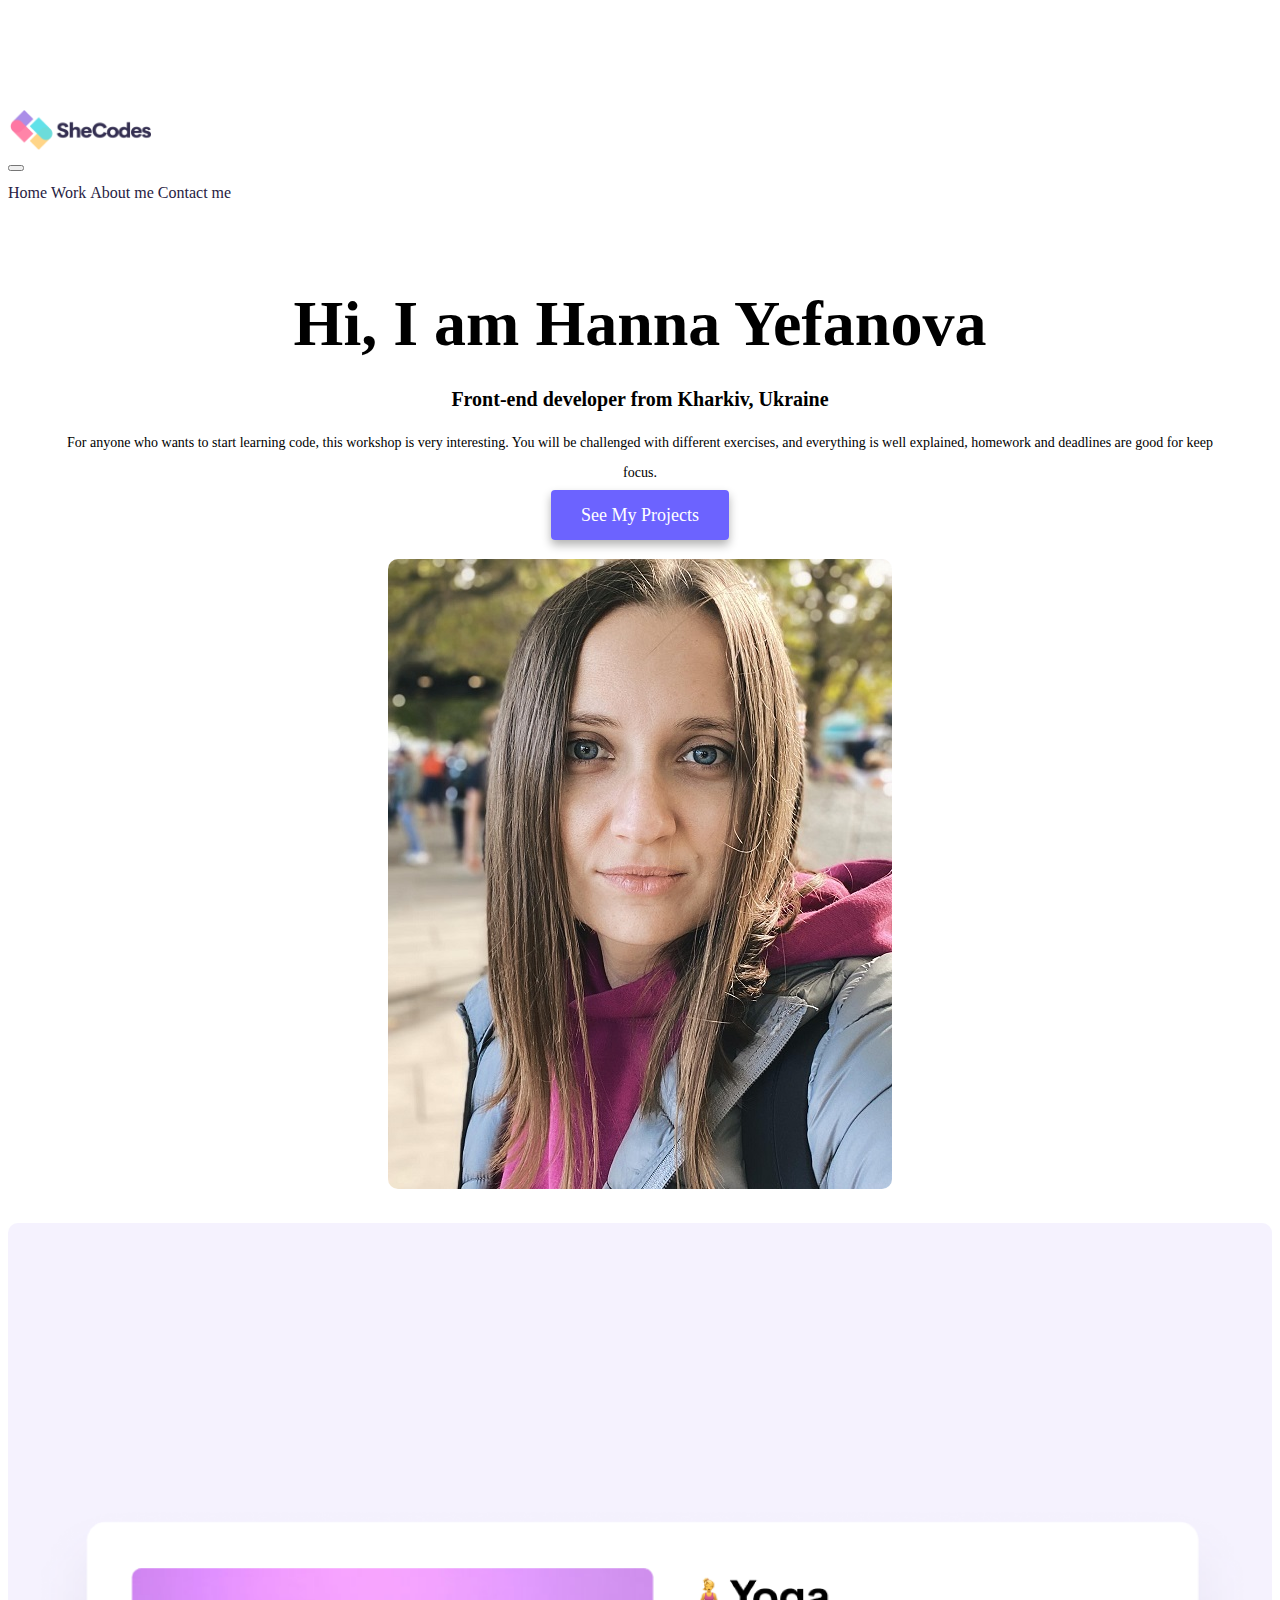
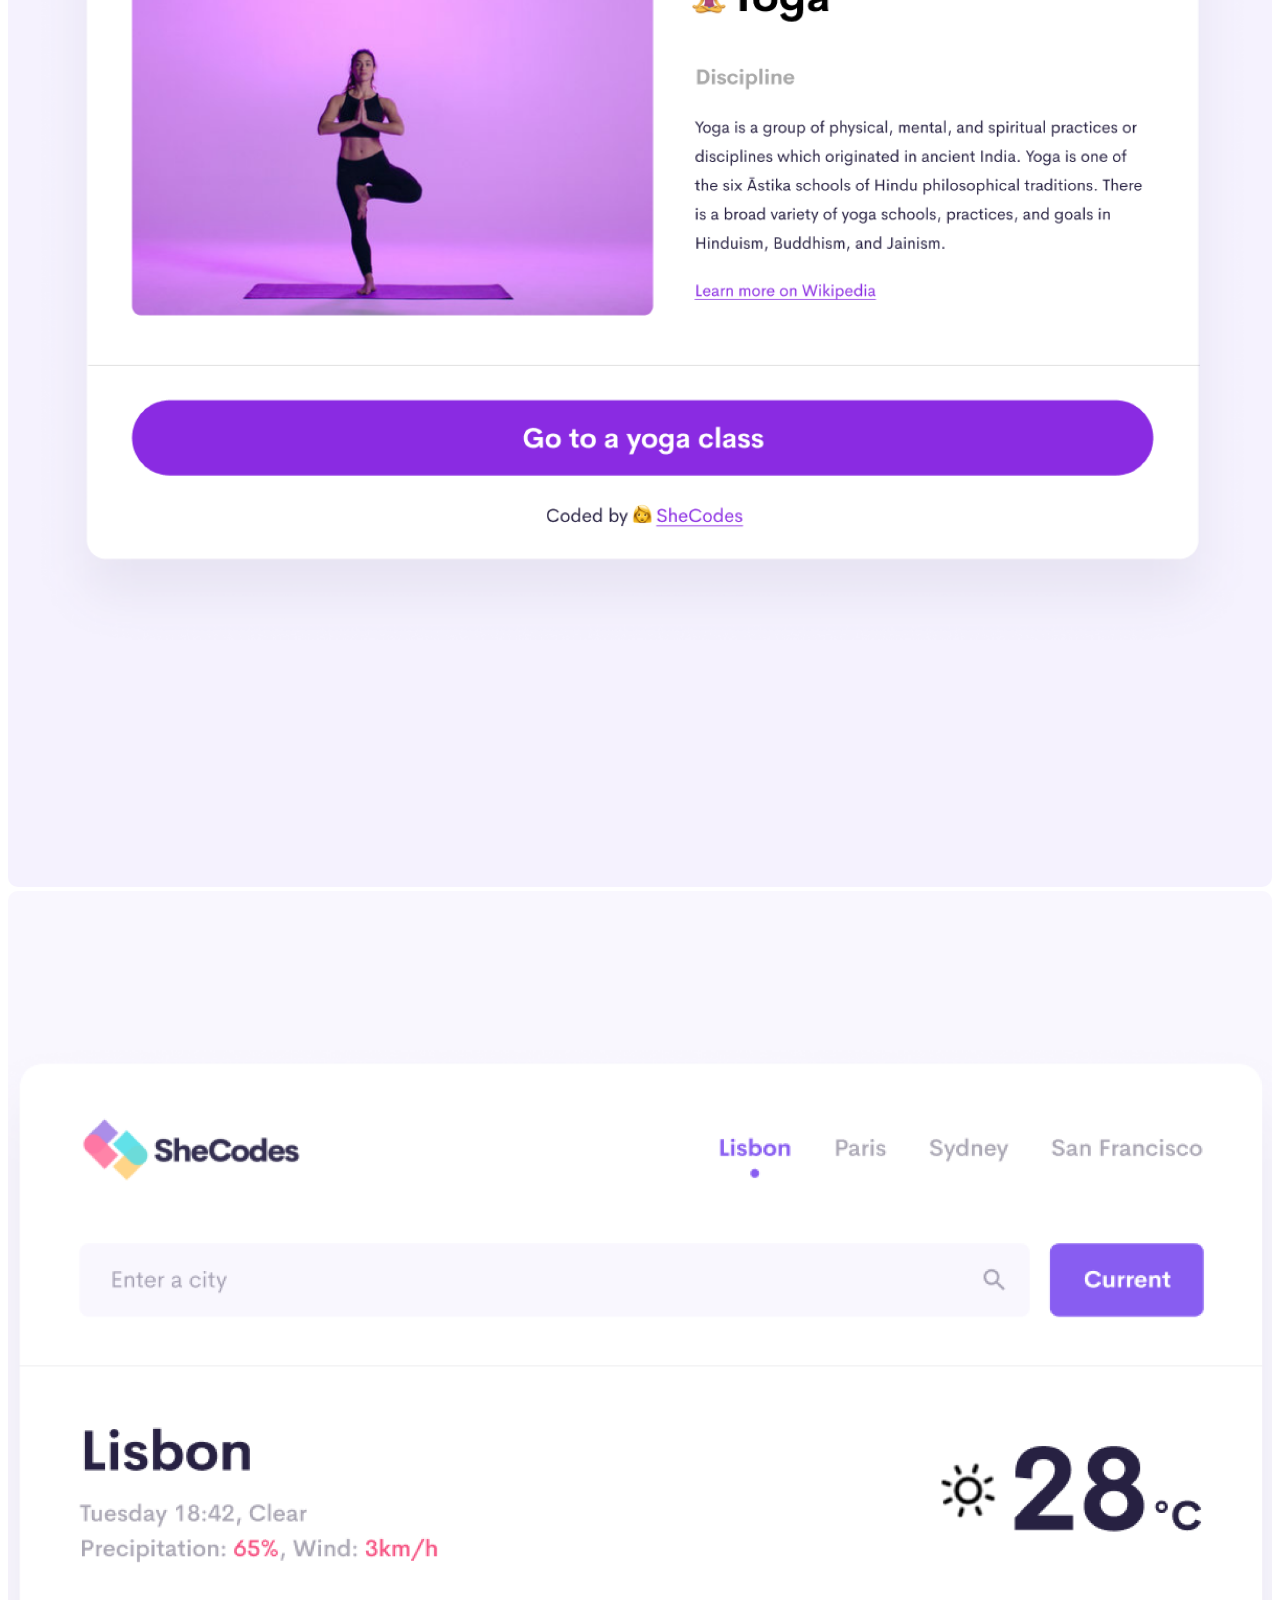
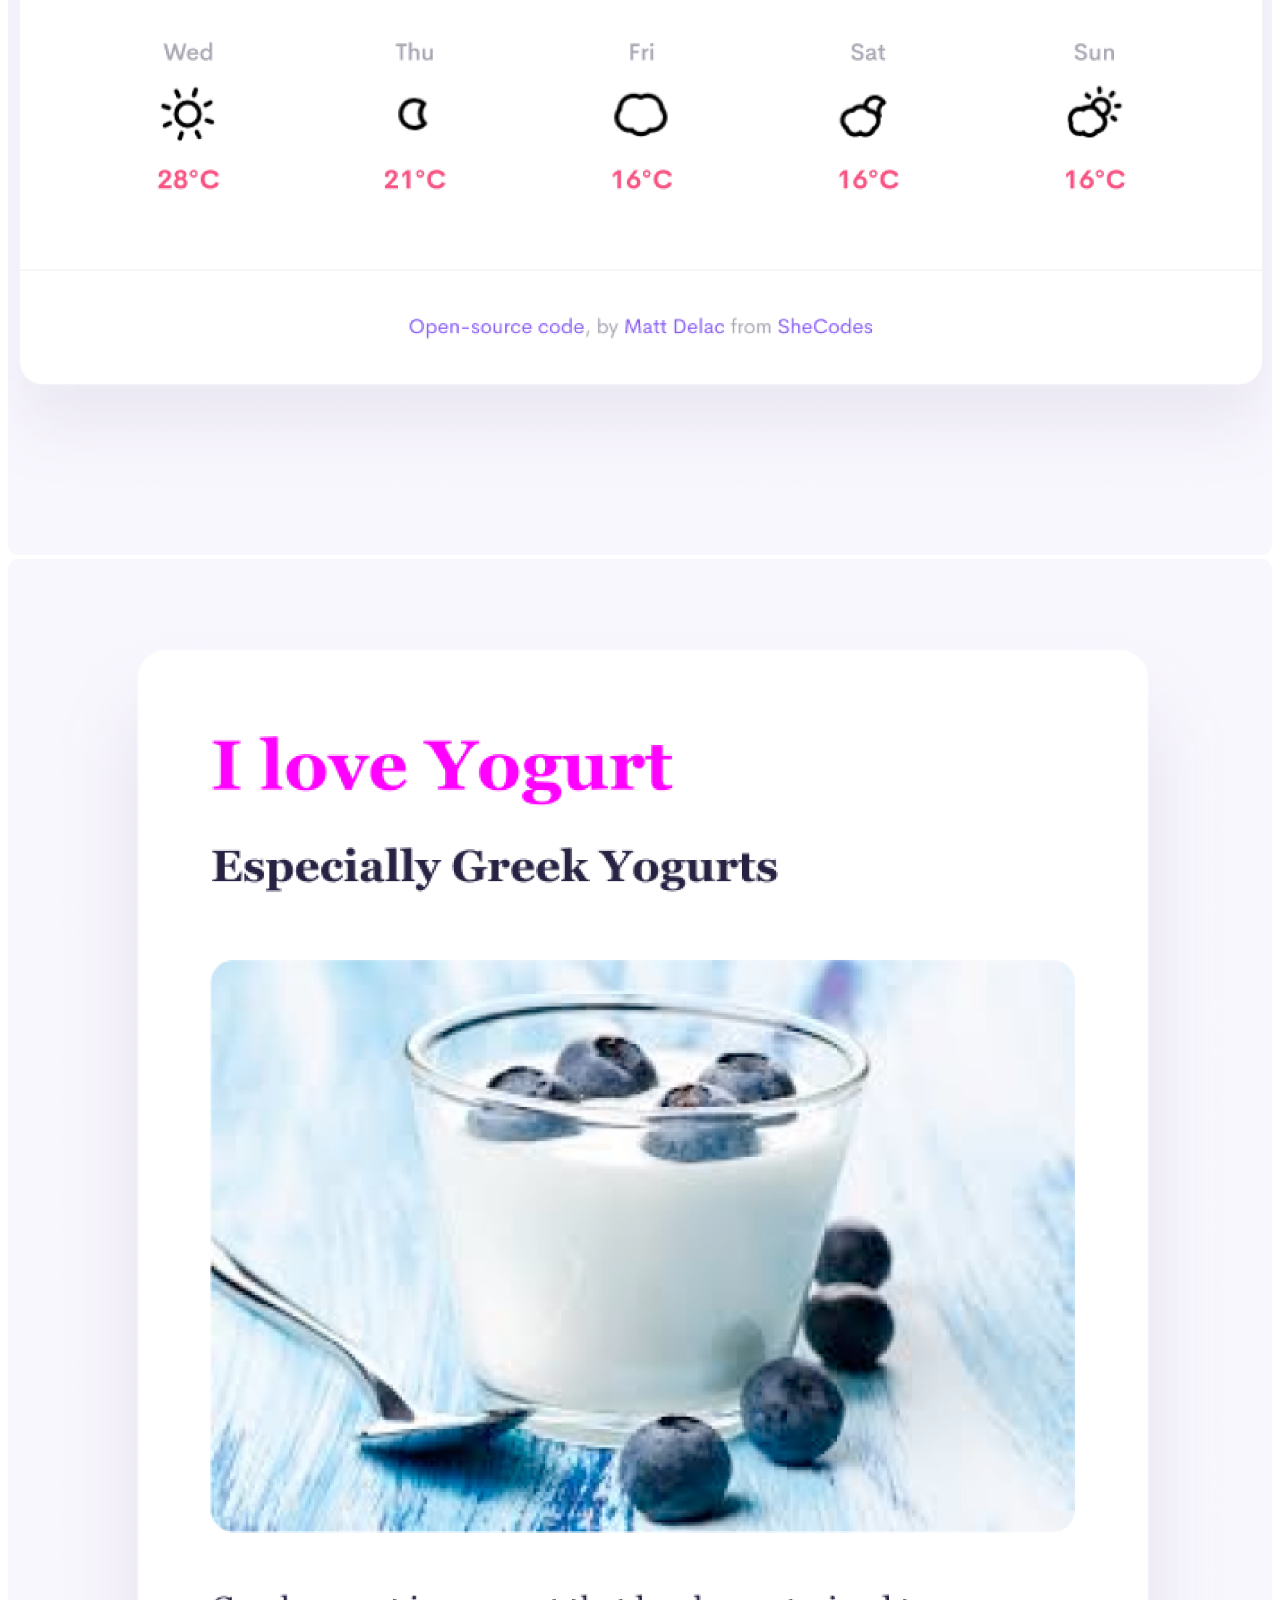
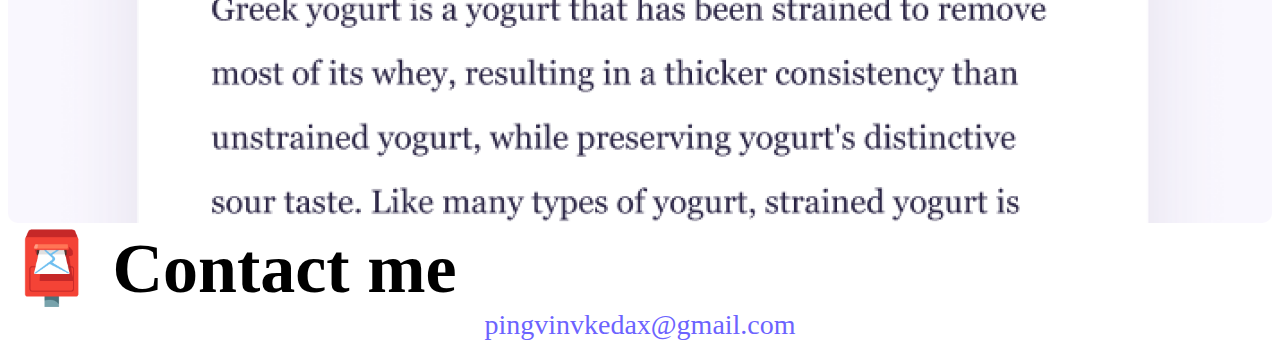
==== commit 2a63895c: "seo" ====
--- a/about.html
+++ b/about.html
@@ -21,15 +21,13 @@
   <body>
     <nav class="navbar navbar-expand-lg navbar-light bg-light fixed-top">
       <a href="/">
-        <img src="images/logo.png" class="logo d-none d-md-block" alt="" />
         <img
-          src="images/logo-small.jpg"
-          class="logo d-block d-md-none"
-          alt=""
+          src="images/logo.png"
+          class="logo d-none d-md-block"
+          alt="Hanna logo"
         />
       </a>
       <div class="container">
-        <a class="navbar-brand" href="index.html">Hanna Yefanova</a>
         <button
           class="navbar-toggler"
           type="button"
@@ -44,18 +42,28 @@
         <div class="collapse navbar-collapse" id="navbarNav">
           <ul class="navbar-nav">
             <li class="nav-item">
-              <a class="nav-link" aria-current="page" href="index.html">Home</a>
+              <a class="nav-link active" aria-current="page" href="index.html"
+                >Home</a
+              >
             </li>
             <li class="nav-item">
-              <a class="nav-link active" href="about.html">About me</a>
+              <a class="nav-link" href="work.html" title="Hanna's work">Work</a>
             </li>
             <li class="nav-item">
-              <a class="nav-link" href="contact.html">Contact me</a>
+              <a class="nav-link" href="about.html" title="About Hanna"
+                >About me</a
+              >
+            </li>
+            <li class="nav-item">
+              <a class="nav-link" href="contact.html" title="contact Hanna"
+                >Contact me</a
+              >
             </li>
           </ul>
         </div>
       </div>
     </nav>
+
     <div class="content-conteiner container">
       <div class="row">
         <div class="col-lg-6">
--- a/style.css
+++ b/style.css
@@ -55,7 +55,7 @@
 }
 .content-conteiner {
   text-align: center;
-  padding: 160px 20px;
+  padding: 30px 20px;
 }
 .content h1 {
   font-size: 64px;
@@ -205,3 +205,54 @@
   height: auto;
   border-radius: 10px;
 }
+
+footer {
+  margin: 60px 0;
+}
+footer .email-link {
+  text-decoration: none;
+  color: black;
+  font-size: 24px;
+}
+footer .email-link:hover {
+  color: #6c63ff;
+}
+footer .social-links a {
+  margin: 0 20px;
+  color: #6c63ff;
+  background: var(--secondary-color);
+  padding: 10px 14px;
+  font-size: 18px;
+  border-radius: 50%;
+  transition: all 100ms ease-in-out;
+}
+footer .social-links a:hover {
+  color: white;
+  background: var(--primary-color);
+}
+
+footer .contact-box {
+  background: var(--secondary-color);
+  padding: 30px 120px;
+  border-radius: 10px;
+}
+h4 {
+  font-size: 48px;
+  font-family: "Playfair Display";
+  font-style: normal;
+  font-weight: 700;
+  font-size: 48px;
+  line-height: 64px;
+}
+
+footer .contact-box p {
+  margin: 0;
+  font-family: "Poppins";
+  font-style: normal;
+  font-weight: 400;
+  font-size: 18px;
+  line-height: 27px;
+}
+.text-muted {
+  color: #6c757d !important;
+}
